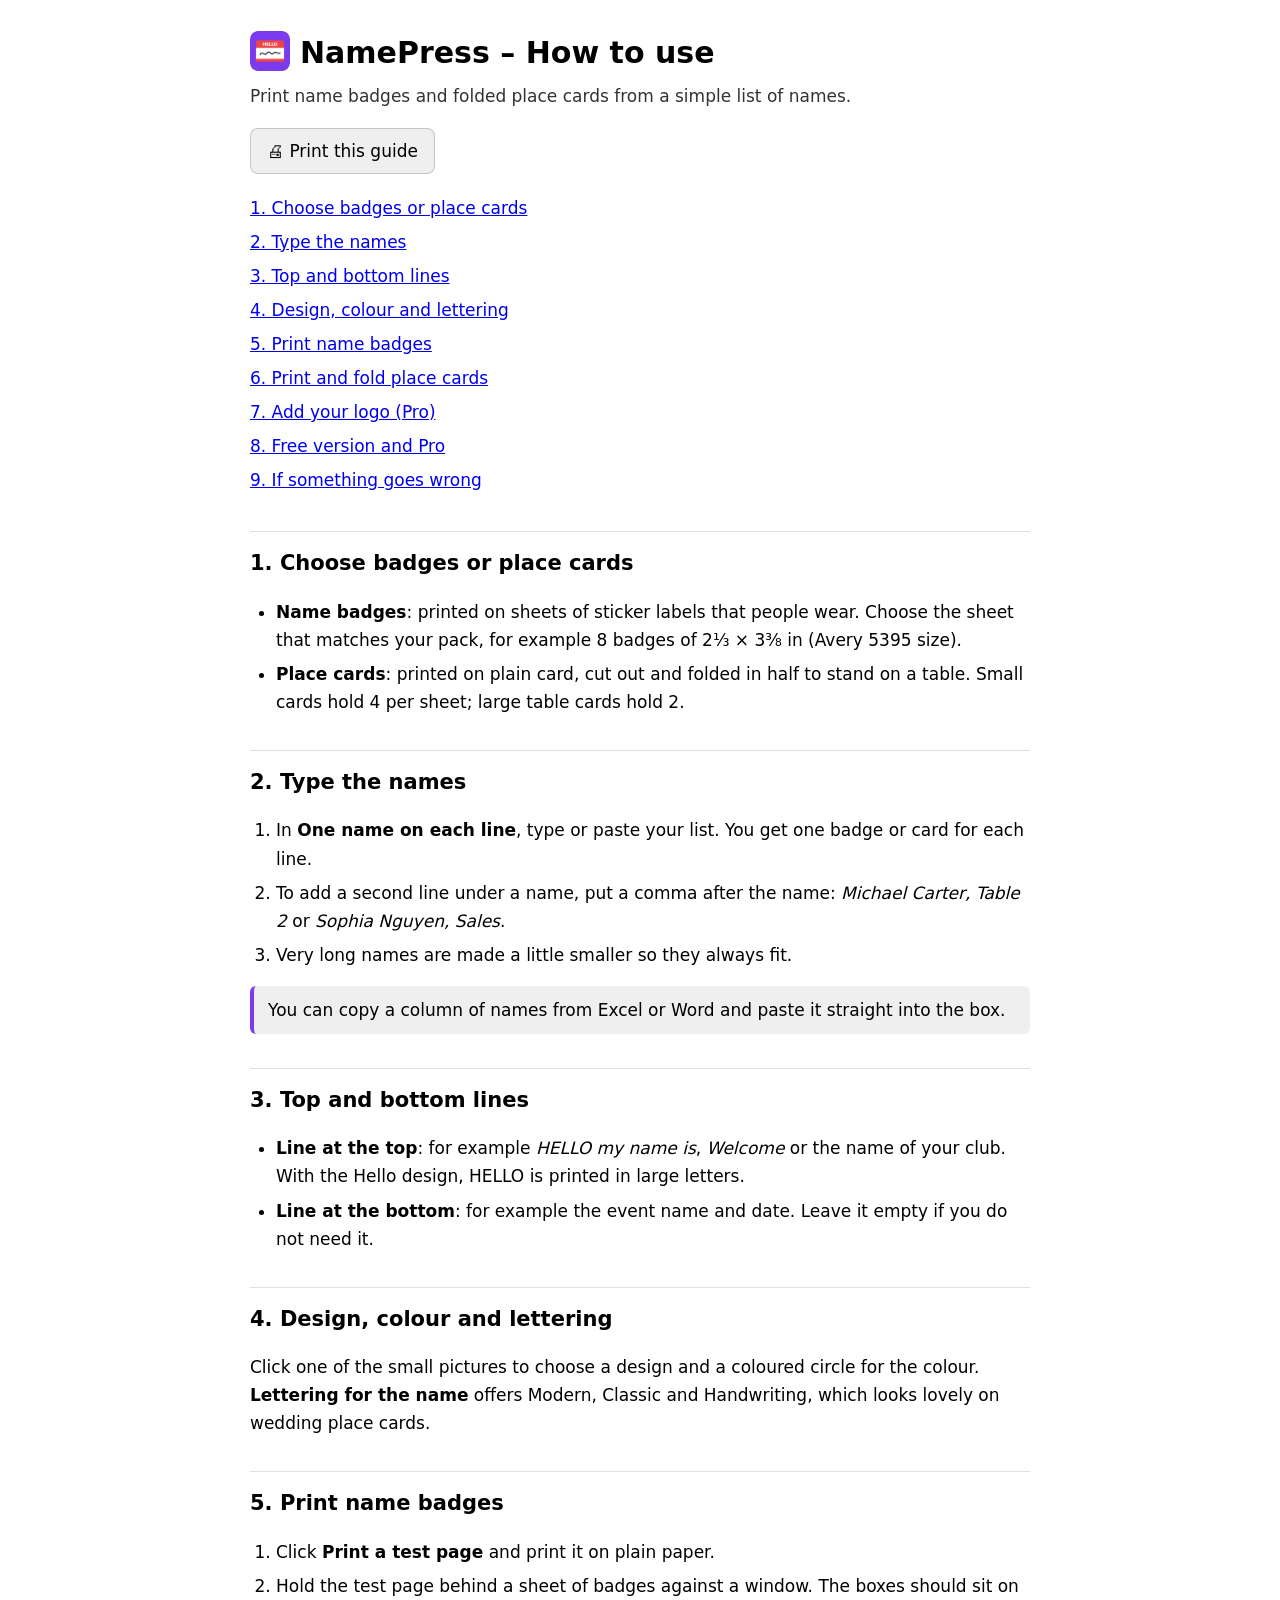
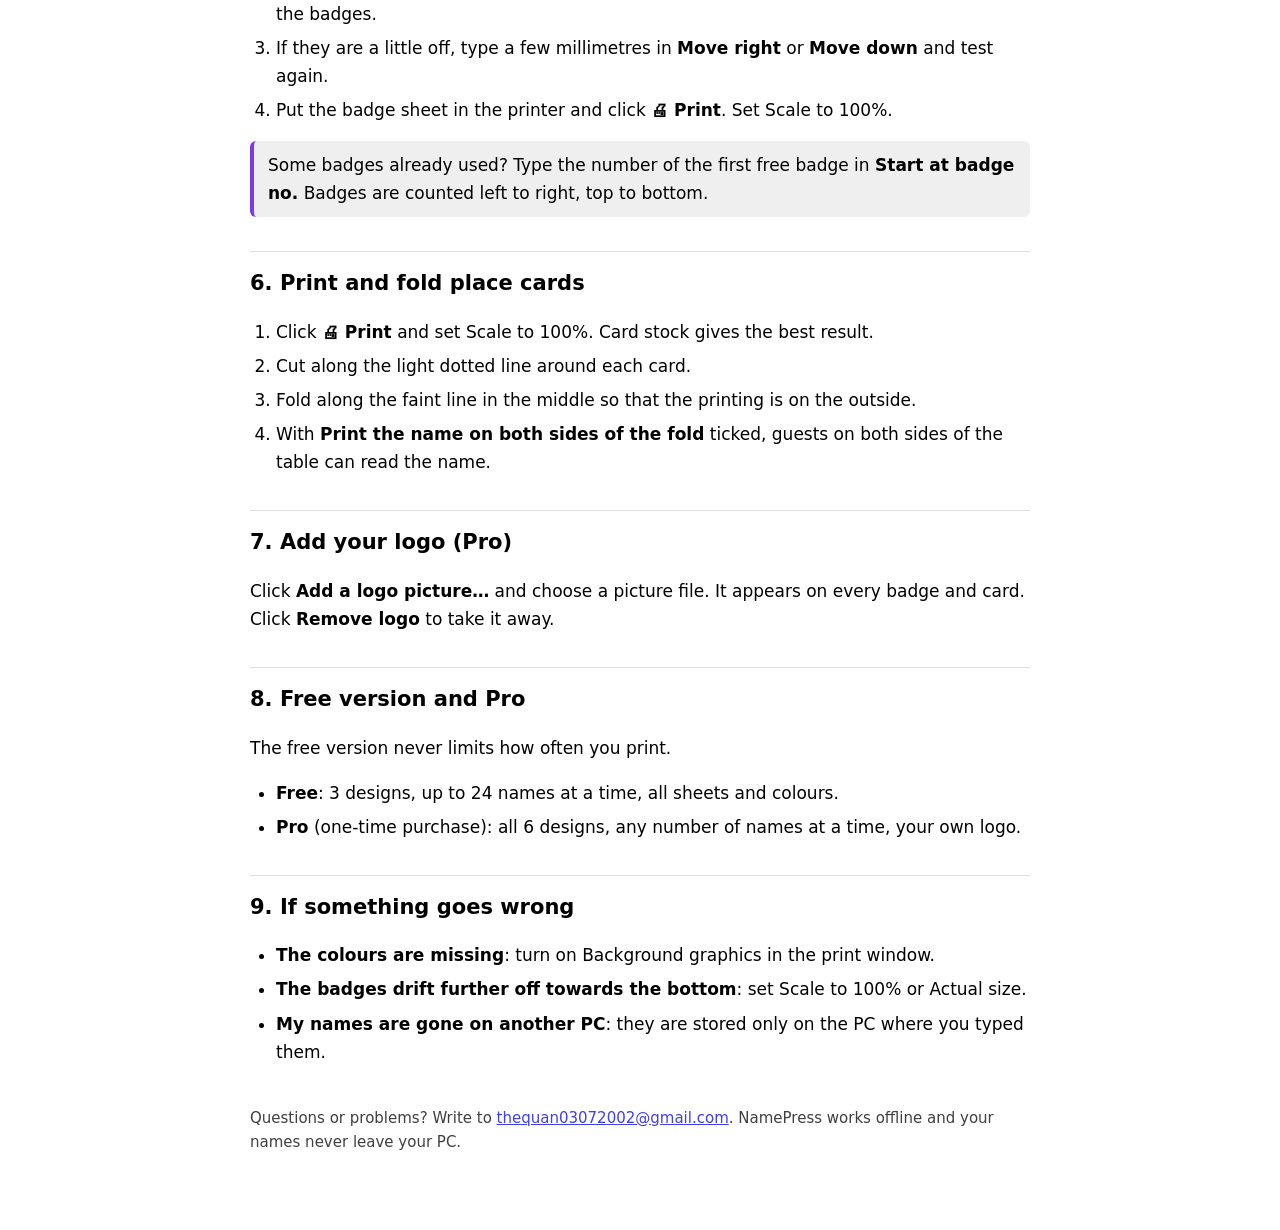
==== help.html @ d2234b7f "NamePress 1.0" ====
<!doctype html><html lang="en"><head><meta charset="utf-8"><meta name="viewport" content="width=device-width, initial-scale=1"><title>NamePress – How to use</title><link rel="icon" href="icon-192.png"><style>:root{--a:#7c3aed;color-scheme:light dark}body{font:17px/1.65 "Segoe UI",system-ui,sans-serif;max-width:780px;margin:0 auto;padding:28px 20px 60px}h1{font-size:30px;margin:0 0 4px}h1 img{vertical-align:-8px;border-radius:8px;margin-right:10px}h2{font-size:21px;margin:34px 0 8px;padding-top:14px;border-top:1px solid #8884}.lead{opacity:.8;margin:0 0 18px}ol,ul{padding-left:26px}li{margin:6px 0}.tip{border-left:4px solid var(--a);background:#8882;padding:10px 14px;border-radius:6px;margin:12px 0}.toc a{display:block;padding:3px 0}.foot{margin-top:40px;opacity:.75;font-size:15px}button{font:inherit;padding:8px 16px;border-radius:8px;border:1px solid #8886;cursor:pointer}figure{margin:16px 0}figure img{display:block;max-width:100%;height:auto;border:1px solid #8886;border-radius:8px}figcaption{font-size:14px;opacity:.75;margin-top:6px}@media print{.noprint{display:none}}</style></head><body><h1><img src="icon-192.png" width="40" height="40" alt="">NamePress – How to use</h1><p class="lead">Print name badges and folded place cards from a simple list of names.</p><p class="noprint"><button onclick="print()">🖨 Print this guide</button></p><div class="toc noprint"><a href="#s0">1. Choose badges or place cards</a><a href="#s1">2. Type the names</a><a href="#s2">3. Top and bottom lines</a><a href="#s3">4. Design, colour and lettering</a><a href="#s4">5. Print name badges</a><a href="#s5">6. Print and fold place cards</a><a href="#s6">7. Add your logo (Pro)</a><a href="#s7">8. Free version and Pro</a><a href="#s8">9. If something goes wrong</a></div><h2 id="s0">1. Choose badges or place cards</h2><ul><li><b>Name badges</b>: printed on sheets of sticker labels that people wear. Choose the sheet that matches your pack, for example 8 badges of 2⅓ × 3⅜ in (Avery 5395 size).</li><li><b>Place cards</b>: printed on plain card, cut out and folded in half to stand on a table. Small cards hold 4 per sheet; large table cards hold 2.</li></ul><h2 id="s1">2. Type the names</h2><ol><li>In <b>One name on each line</b>, type or paste your list. You get one badge or card for each line.</li><li>To add a second line under a name, put a comma after the name: <i>Michael Carter, Table 2</i> or <i>Sophia Nguyen, Sales</i>.</li><li>Very long names are made a little smaller so they always fit.</li></ol><div class="tip">You can copy a column of names from Excel or Word and paste it straight into the box.</div><h2 id="s2">3. Top and bottom lines</h2><ul><li><b>Line at the top</b>: for example <i>HELLO my name is</i>, <i>Welcome</i> or the name of your club. With the Hello design, HELLO is printed in large letters.</li><li><b>Line at the bottom</b>: for example the event name and date. Leave it empty if you do not need it.</li></ul><h2 id="s3">4. Design, colour and lettering</h2><p>Click one of the small pictures to choose a design and a coloured circle for the colour. <b>Lettering for the name</b> offers Modern, Classic and Handwriting, which looks lovely on wedding place cards.</p><h2 id="s4">5. Print name badges</h2><ol><li>Click <b>Print a test page</b> and print it on plain paper.</li><li>Hold the test page behind a sheet of badges against a window. The boxes should sit on the badges.</li><li>If they are a little off, type a few millimetres in <b>Move right</b> or <b>Move down</b> and test again.</li><li>Put the badge sheet in the printer and click <b>🖨 Print</b>. Set Scale to 100%.</li></ol><div class="tip">Some badges already used? Type the number of the first free badge in <b>Start at badge no.</b> Badges are counted left to right, top to bottom.</div><h2 id="s5">6. Print and fold place cards</h2><ol><li>Click <b>🖨 Print</b> and set Scale to 100%. Card stock gives the best result.</li><li>Cut along the light dotted line around each card.</li><li>Fold along the faint line in the middle so that the printing is on the outside.</li><li>With <b>Print the name on both sides of the fold</b> ticked, guests on both sides of the table can read the name.</li></ol><h2 id="s6">7. Add your logo (Pro)</h2><p>Click <b>Add a logo picture…</b> and choose a picture file. It appears on every badge and card. Click <b>Remove logo</b> to take it away.</p><h2 id="s7">8. Free version and Pro</h2><p>The free version never limits how often you print.</p><ul><li><b>Free</b>: 3 designs, up to 24 names at a time, all sheets and colours.</li><li><b>Pro</b> (one-time purchase): all 6 designs, any number of names at a time, your own logo.</li></ul><h2 id="s8">9. If something goes wrong</h2><ul><li><b>The colours are missing</b>: turn on Background graphics in the print window.</li><li><b>The badges drift further off towards the bottom</b>: set Scale to 100% or Actual size.</li><li><b>My names are gone on another PC</b>: they are stored only on the PC where you typed them.</li></ul><p class="foot">Questions or problems? Write to <a href="mailto:thequan03072002@gmail.com">thequan03072002@gmail.com</a>. NamePress works offline and your names never leave your PC.</p></body></html>
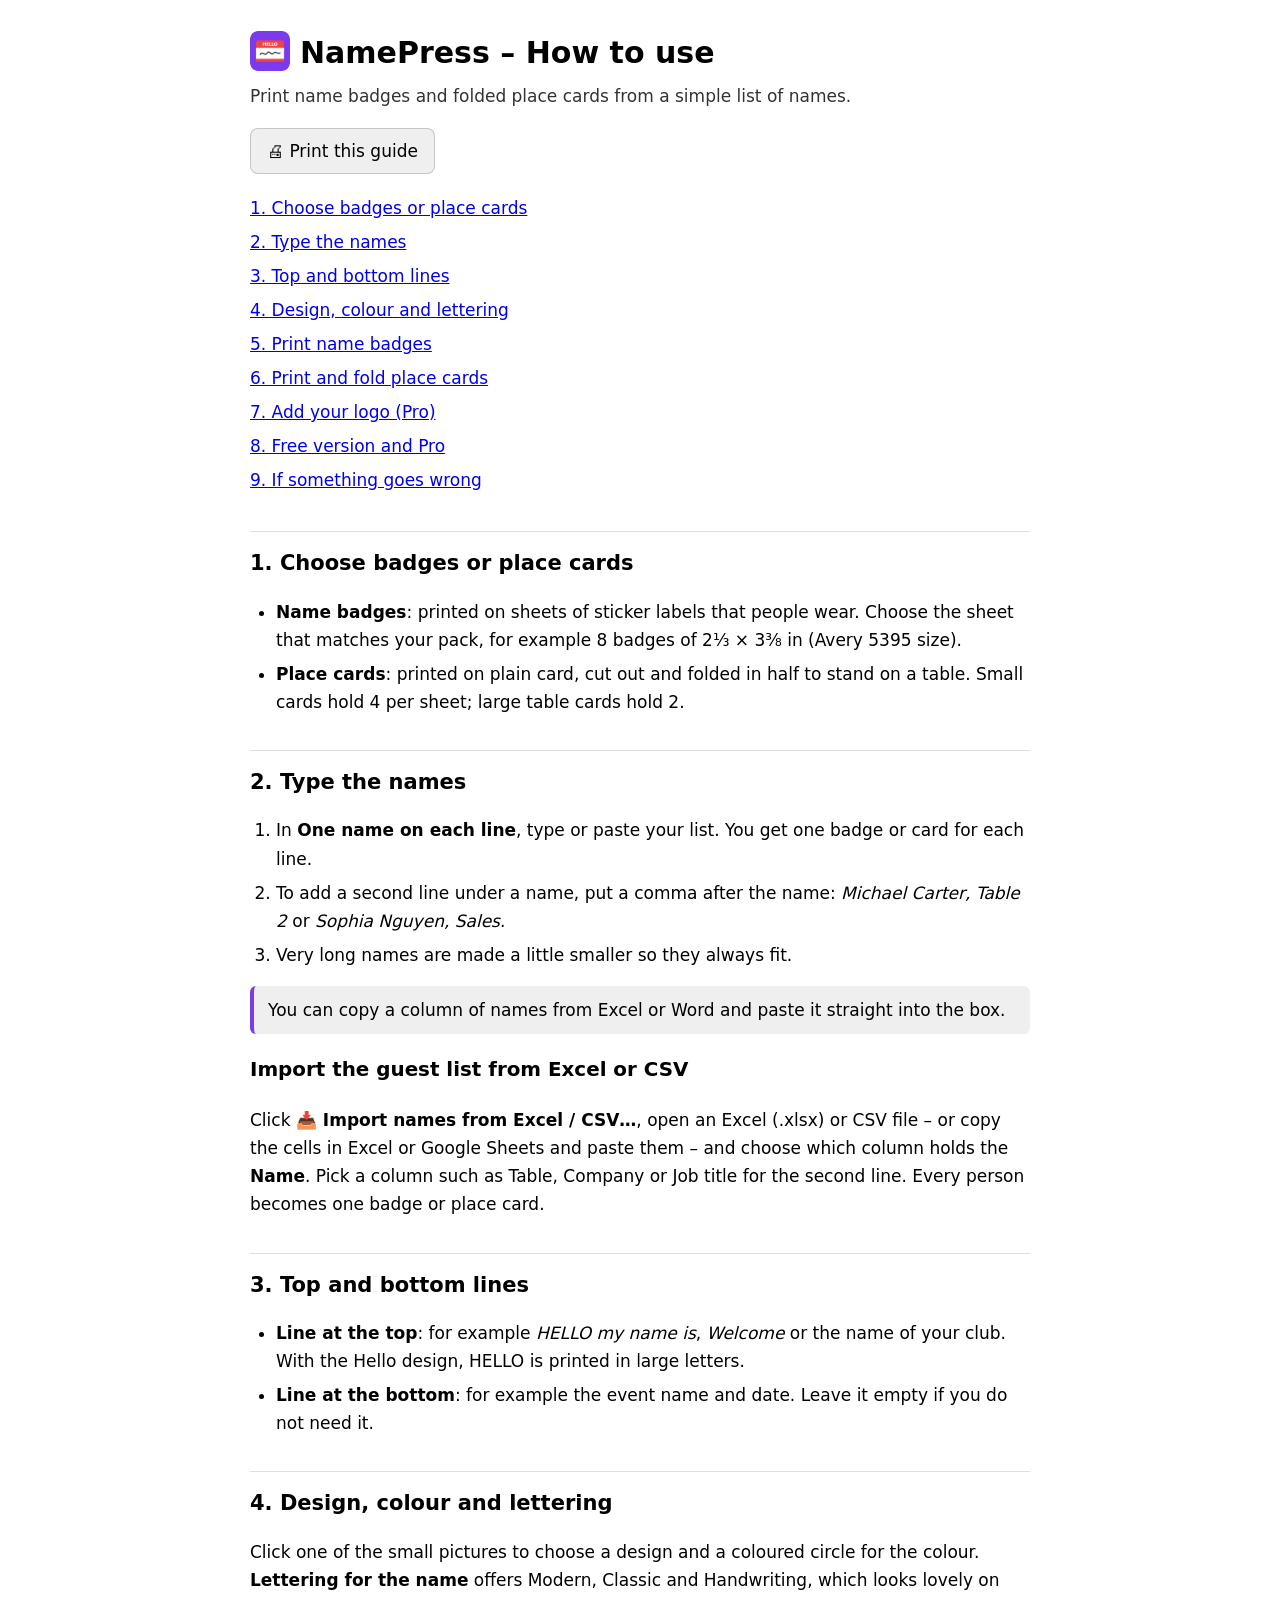
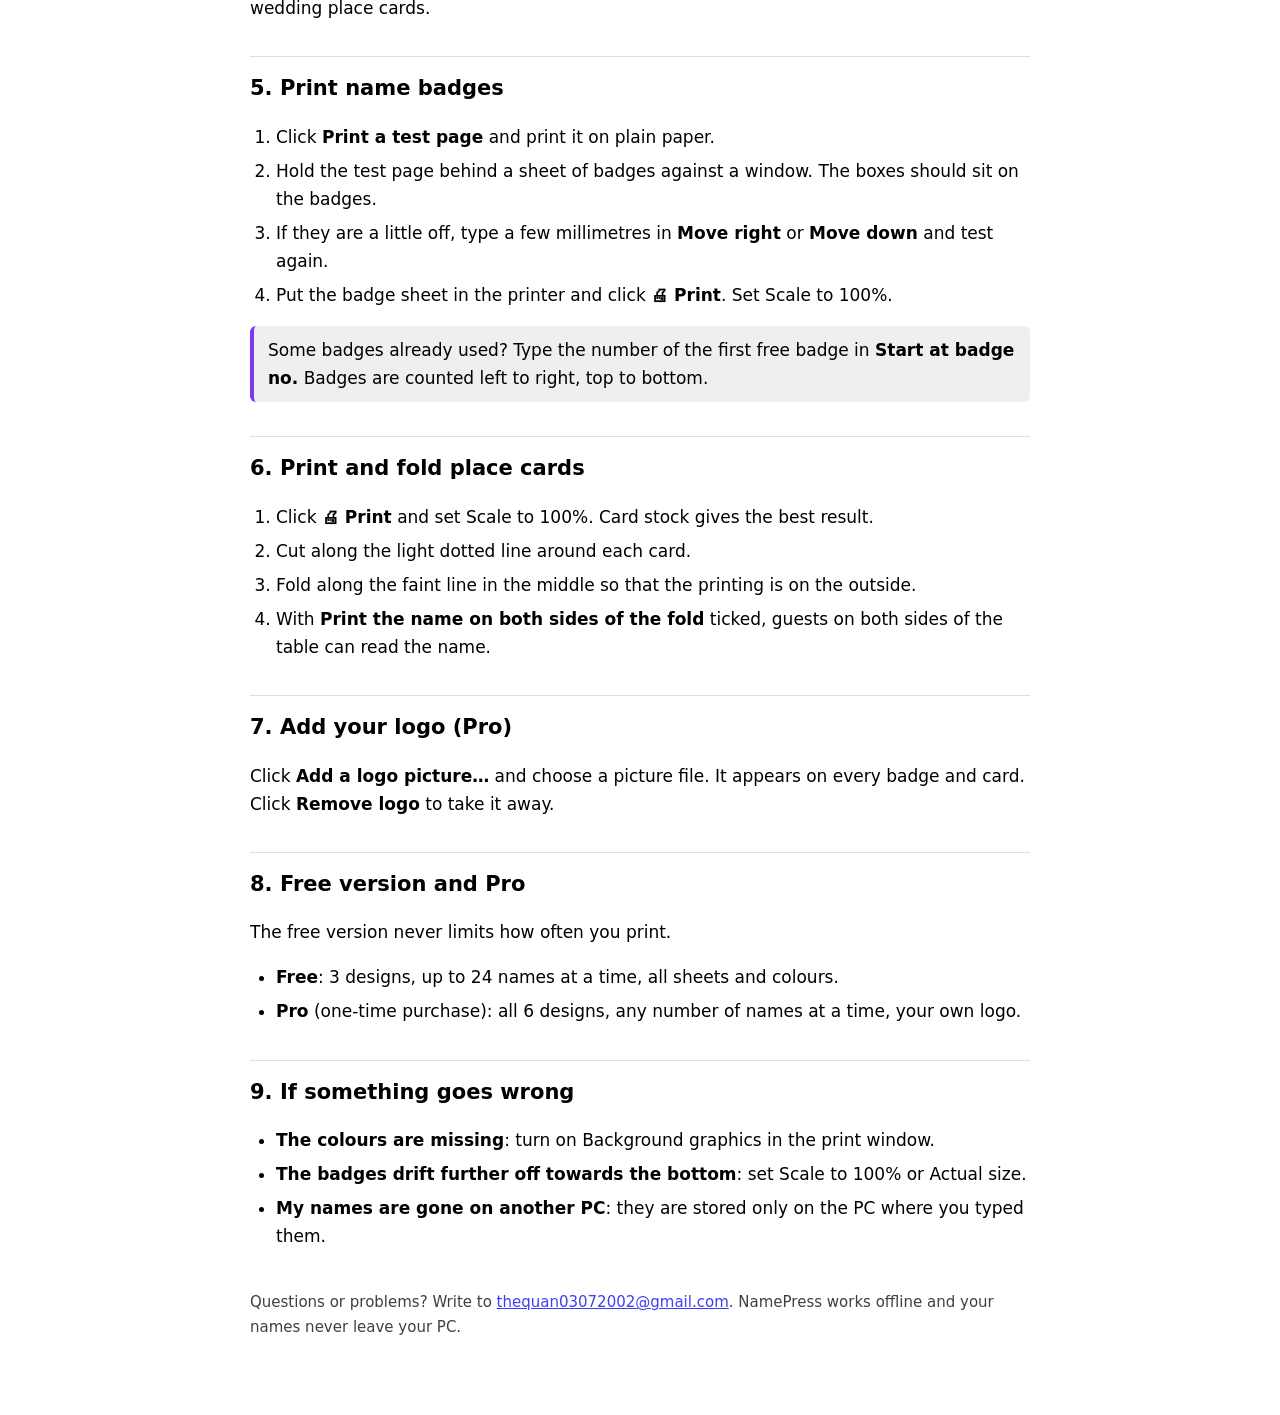
==== commit 3b6553c6: "Import names from Excel/CSV" ====
--- a/help.html
+++ b/help.html
@@ -1 +1 @@
-<!doctype html><html lang="en"><head><meta charset="utf-8"><meta name="viewport" content="width=device-width, initial-scale=1"><title>NamePress – How to use</title><link rel="icon" href="icon-192.png"><style>:root{--a:#7c3aed;color-scheme:light dark}body{font:17px/1.65 "Segoe UI",system-ui,sans-serif;max-width:780px;margin:0 auto;padding:28px 20px 60px}h1{font-size:30px;margin:0 0 4px}h1 img{vertical-align:-8px;border-radius:8px;margin-right:10px}h2{font-size:21px;margin:34px 0 8px;padding-top:14px;border-top:1px solid #8884}.lead{opacity:.8;margin:0 0 18px}ol,ul{padding-left:26px}li{margin:6px 0}.tip{border-left:4px solid var(--a);background:#8882;padding:10px 14px;border-radius:6px;margin:12px 0}.toc a{display:block;padding:3px 0}.foot{margin-top:40px;opacity:.75;font-size:15px}button{font:inherit;padding:8px 16px;border-radius:8px;border:1px solid #8886;cursor:pointer}figure{margin:16px 0}figure img{display:block;max-width:100%;height:auto;border:1px solid #8886;border-radius:8px}figcaption{font-size:14px;opacity:.75;margin-top:6px}@media print{.noprint{display:none}}</style></head><body><h1><img src="icon-192.png" width="40" height="40" alt="">NamePress – How to use</h1><p class="lead">Print name badges and folded place cards from a simple list of names.</p><p class="noprint"><button onclick="print()">🖨 Print this guide</button></p><div class="toc noprint"><a href="#s0">1. Choose badges or place cards</a><a href="#s1">2. Type the names</a><a href="#s2">3. Top and bottom lines</a><a href="#s3">4. Design, colour and lettering</a><a href="#s4">5. Print name badges</a><a href="#s5">6. Print and fold place cards</a><a href="#s6">7. Add your logo (Pro)</a><a href="#s7">8. Free version and Pro</a><a href="#s8">9. If something goes wrong</a></div><h2 id="s0">1. Choose badges or place cards</h2><ul><li><b>Name badges</b>: printed on sheets of sticker labels that people wear. Choose the sheet that matches your pack, for example 8 badges of 2⅓ × 3⅜ in (Avery 5395 size).</li><li><b>Place cards</b>: printed on plain card, cut out and folded in half to stand on a table. Small cards hold 4 per sheet; large table cards hold 2.</li></ul><h2 id="s1">2. Type the names</h2><ol><li>In <b>One name on each line</b>, type or paste your list. You get one badge or card for each line.</li><li>To add a second line under a name, put a comma after the name: <i>Michael Carter, Table 2</i> or <i>Sophia Nguyen, Sales</i>.</li><li>Very long names are made a little smaller so they always fit.</li></ol><div class="tip">You can copy a column of names from Excel or Word and paste it straight into the box.</div><h2 id="s2">3. Top and bottom lines</h2><ul><li><b>Line at the top</b>: for example <i>HELLO my name is</i>, <i>Welcome</i> or the name of your club. With the Hello design, HELLO is printed in large letters.</li><li><b>Line at the bottom</b>: for example the event name and date. Leave it empty if you do not need it.</li></ul><h2 id="s3">4. Design, colour and lettering</h2><p>Click one of the small pictures to choose a design and a coloured circle for the colour. <b>Lettering for the name</b> offers Modern, Classic and Handwriting, which looks lovely on wedding place cards.</p><h2 id="s4">5. Print name badges</h2><ol><li>Click <b>Print a test page</b> and print it on plain paper.</li><li>Hold the test page behind a sheet of badges against a window. The boxes should sit on the badges.</li><li>If they are a little off, type a few millimetres in <b>Move right</b> or <b>Move down</b> and test again.</li><li>Put the badge sheet in the printer and click <b>🖨 Print</b>. Set Scale to 100%.</li></ol><div class="tip">Some badges already used? Type the number of the first free badge in <b>Start at badge no.</b> Badges are counted left to right, top to bottom.</div><h2 id="s5">6. Print and fold place cards</h2><ol><li>Click <b>🖨 Print</b> and set Scale to 100%. Card stock gives the best result.</li><li>Cut along the light dotted line around each card.</li><li>Fold along the faint line in the middle so that the printing is on the outside.</li><li>With <b>Print the name on both sides of the fold</b> ticked, guests on both sides of the table can read the name.</li></ol><h2 id="s6">7. Add your logo (Pro)</h2><p>Click <b>Add a logo picture…</b> and choose a picture file. It appears on every badge and card. Click <b>Remove logo</b> to take it away.</p><h2 id="s7">8. Free version and Pro</h2><p>The free version never limits how often you print.</p><ul><li><b>Free</b>: 3 designs, up to 24 names at a time, all sheets and colours.</li><li><b>Pro</b> (one-time purchase): all 6 designs, any number of names at a time, your own logo.</li></ul><h2 id="s8">9. If something goes wrong</h2><ul><li><b>The colours are missing</b>: turn on Background graphics in the print window.</li><li><b>The badges drift further off towards the bottom</b>: set Scale to 100% or Actual size.</li><li><b>My names are gone on another PC</b>: they are stored only on the PC where you typed them.</li></ul><p class="foot">Questions or problems? Write to <a href="mailto:thequan03072002@gmail.com">thequan03072002@gmail.com</a>. NamePress works offline and your names never leave your PC.</p></body></html>+<!doctype html><html lang="en"><head><meta charset="utf-8"><meta name="viewport" content="width=device-width, initial-scale=1"><title>NamePress – How to use</title><link rel="icon" href="icon-192.png"><style>:root{--a:#7c3aed;color-scheme:light dark}body{font:17px/1.65 "Segoe UI",system-ui,sans-serif;max-width:780px;margin:0 auto;padding:28px 20px 60px}h1{font-size:30px;margin:0 0 4px}h1 img{vertical-align:-8px;border-radius:8px;margin-right:10px}h2{font-size:21px;margin:34px 0 8px;padding-top:14px;border-top:1px solid #8884}.lead{opacity:.8;margin:0 0 18px}ol,ul{padding-left:26px}li{margin:6px 0}.tip{border-left:4px solid var(--a);background:#8882;padding:10px 14px;border-radius:6px;margin:12px 0}.toc a{display:block;padding:3px 0}.foot{margin-top:40px;opacity:.75;font-size:15px}button{font:inherit;padding:8px 16px;border-radius:8px;border:1px solid #8886;cursor:pointer}figure{margin:16px 0}figure img{display:block;max-width:100%;height:auto;border:1px solid #8886;border-radius:8px}figcaption{font-size:14px;opacity:.75;margin-top:6px}@media print{.noprint{display:none}}</style></head><body><h1><img src="icon-192.png" width="40" height="40" alt="">NamePress – How to use</h1><p class="lead">Print name badges and folded place cards from a simple list of names.</p><p class="noprint"><button onclick="print()">🖨 Print this guide</button></p><div class="toc noprint"><a href="#s0">1. Choose badges or place cards</a><a href="#s1">2. Type the names</a><a href="#s2">3. Top and bottom lines</a><a href="#s3">4. Design, colour and lettering</a><a href="#s4">5. Print name badges</a><a href="#s5">6. Print and fold place cards</a><a href="#s6">7. Add your logo (Pro)</a><a href="#s7">8. Free version and Pro</a><a href="#s8">9. If something goes wrong</a></div><h2 id="s0">1. Choose badges or place cards</h2><ul><li><b>Name badges</b>: printed on sheets of sticker labels that people wear. Choose the sheet that matches your pack, for example 8 badges of 2⅓ × 3⅜ in (Avery 5395 size).</li><li><b>Place cards</b>: printed on plain card, cut out and folded in half to stand on a table. Small cards hold 4 per sheet; large table cards hold 2.</li></ul><h2 id="s1">2. Type the names</h2><ol><li>In <b>One name on each line</b>, type or paste your list. You get one badge or card for each line.</li><li>To add a second line under a name, put a comma after the name: <i>Michael Carter, Table 2</i> or <i>Sophia Nguyen, Sales</i>.</li><li>Very long names are made a little smaller so they always fit.</li></ol><div class="tip">You can copy a column of names from Excel or Word and paste it straight into the box.</div><h3>Import the guest list from Excel or CSV</h3><p>Click <b>📥 Import names from Excel / CSV…</b>, open an Excel (.xlsx) or CSV file – or copy the cells in Excel or Google Sheets and paste them – and choose which column holds the <b>Name</b>. Pick a column such as Table, Company or Job title for the second line. Every person becomes one badge or place card.</p><h2 id="s2">3. Top and bottom lines</h2><ul><li><b>Line at the top</b>: for example <i>HELLO my name is</i>, <i>Welcome</i> or the name of your club. With the Hello design, HELLO is printed in large letters.</li><li><b>Line at the bottom</b>: for example the event name and date. Leave it empty if you do not need it.</li></ul><h2 id="s3">4. Design, colour and lettering</h2><p>Click one of the small pictures to choose a design and a coloured circle for the colour. <b>Lettering for the name</b> offers Modern, Classic and Handwriting, which looks lovely on wedding place cards.</p><h2 id="s4">5. Print name badges</h2><ol><li>Click <b>Print a test page</b> and print it on plain paper.</li><li>Hold the test page behind a sheet of badges against a window. The boxes should sit on the badges.</li><li>If they are a little off, type a few millimetres in <b>Move right</b> or <b>Move down</b> and test again.</li><li>Put the badge sheet in the printer and click <b>🖨 Print</b>. Set Scale to 100%.</li></ol><div class="tip">Some badges already used? Type the number of the first free badge in <b>Start at badge no.</b> Badges are counted left to right, top to bottom.</div><h2 id="s5">6. Print and fold place cards</h2><ol><li>Click <b>🖨 Print</b> and set Scale to 100%. Card stock gives the best result.</li><li>Cut along the light dotted line around each card.</li><li>Fold along the faint line in the middle so that the printing is on the outside.</li><li>With <b>Print the name on both sides of the fold</b> ticked, guests on both sides of the table can read the name.</li></ol><h2 id="s6">7. Add your logo (Pro)</h2><p>Click <b>Add a logo picture…</b> and choose a picture file. It appears on every badge and card. Click <b>Remove logo</b> to take it away.</p><h2 id="s7">8. Free version and Pro</h2><p>The free version never limits how often you print.</p><ul><li><b>Free</b>: 3 designs, up to 24 names at a time, all sheets and colours.</li><li><b>Pro</b> (one-time purchase): all 6 designs, any number of names at a time, your own logo.</li></ul><h2 id="s8">9. If something goes wrong</h2><ul><li><b>The colours are missing</b>: turn on Background graphics in the print window.</li><li><b>The badges drift further off towards the bottom</b>: set Scale to 100% or Actual size.</li><li><b>My names are gone on another PC</b>: they are stored only on the PC where you typed them.</li></ul><p class="foot">Questions or problems? Write to <a href="mailto:thequan03072002@gmail.com">thequan03072002@gmail.com</a>. NamePress works offline and your names never leave your PC.</p></body></html>
